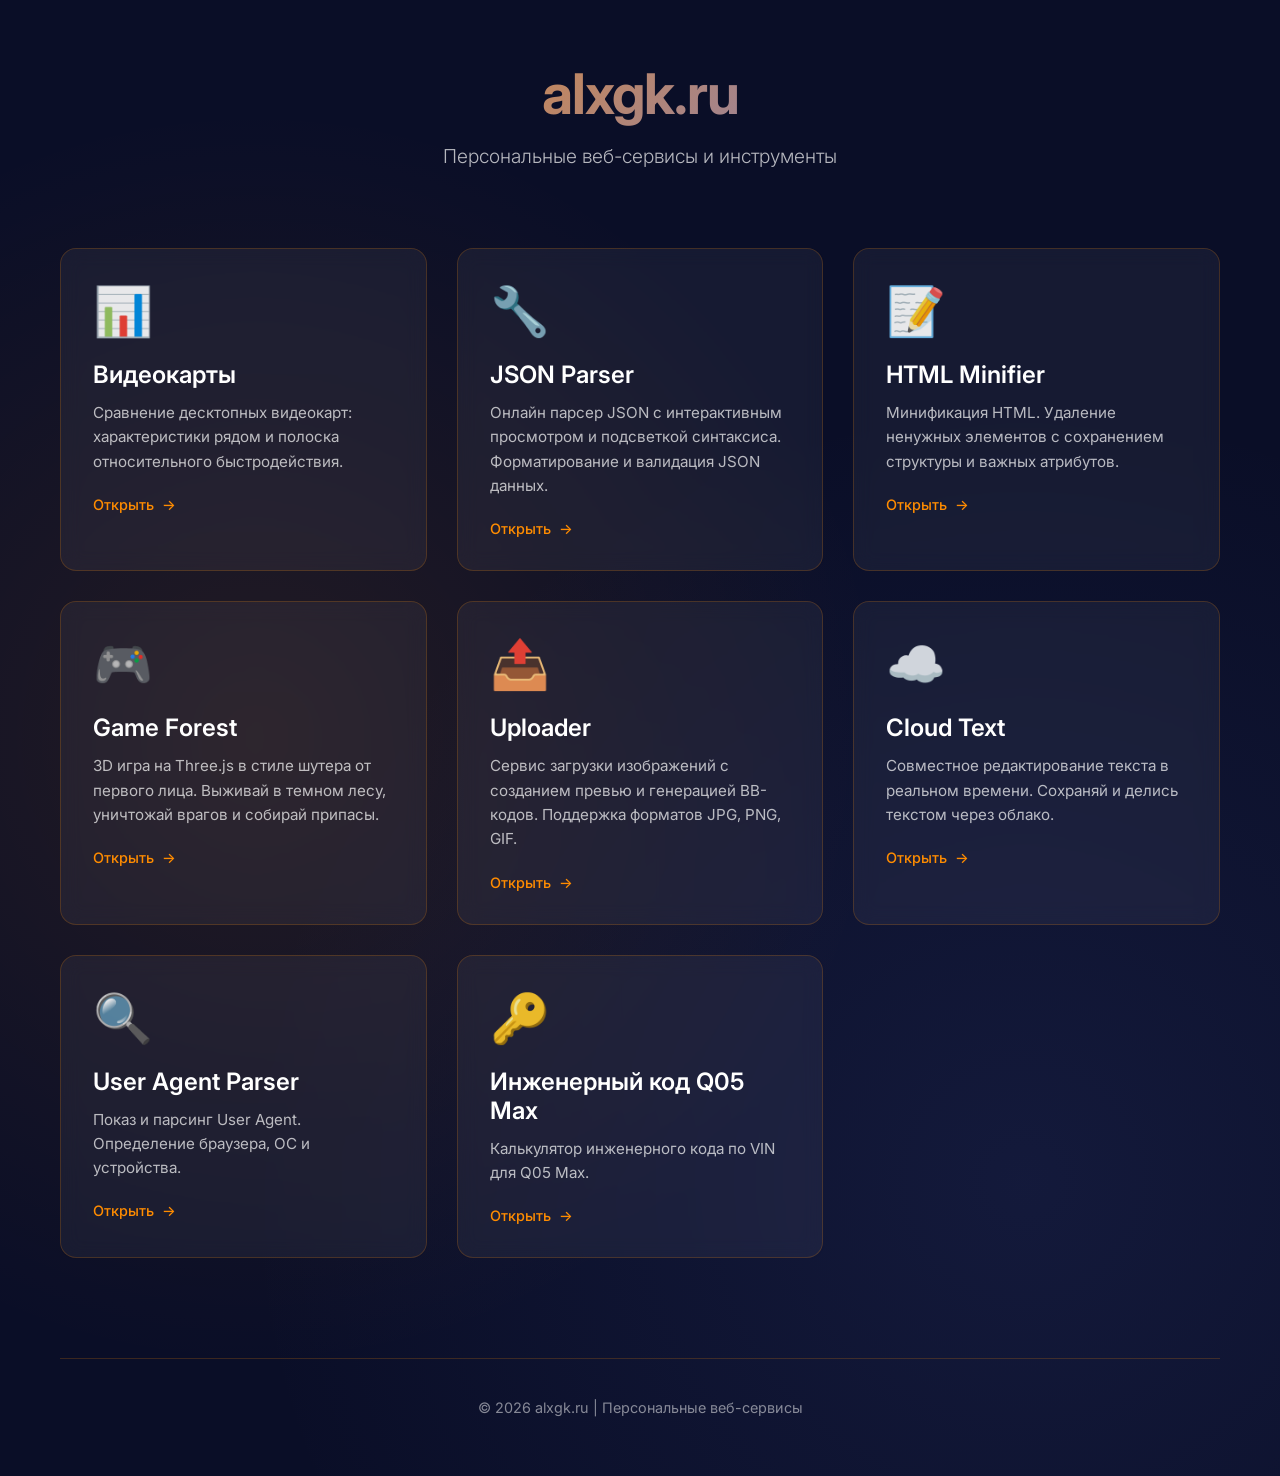
==== index.html @ 1715a8d5 "Add a desktop GPU comparison so cards can be lined up by specs and relative performance. Co-authored" ====
<!DOCTYPE html>
<html lang="ru">
<head>
    <meta charset="UTF-8">
    <meta name="viewport" content="width=device-width, initial-scale=1.0">
    <title>alxgk.ru - Personal Services</title>
    <link rel="icon" type="image/png" href="thumbnails/favicon.png">
    <style>
        @import url('https://fonts.googleapis.com/css2?family=Inter:wght@300;400;500;600;700&family=JetBrains+Mono:wght@400;500&display=swap');
        
        * {
            margin: 0;
            padding: 0;
            box-sizing: border-box;
        }
        
        :root {
            --bg-primary: #0a0e27;
            --bg-secondary: #1a1a2e;
            --bg-card: rgba(255, 255, 255, 0.05);
            --accent-orange: #ff8c00;
            --accent-blue: #667eea;
            --text-primary: #ffffff;
            --text-secondary: rgba(255, 255, 255, 0.7);
            --text-muted: rgba(255, 255, 255, 0.5);
            --border-color: rgba(255, 140, 0, 0.2);
            --shadow-glow: rgba(255, 140, 0, 0.3);
        }
        
        body {
            font-family: 'Inter', sans-serif;
            background: var(--bg-primary);
            background-image: 
                radial-gradient(circle at 20% 50%, rgba(255, 140, 0, 0.1) 0%, transparent 50%),
                radial-gradient(circle at 80% 80%, rgba(102, 126, 234, 0.1) 0%, transparent 50%);
            color: var(--text-primary);
            min-height: 100vh;
            padding: 0;
            overflow-x: hidden;
        }
        
        .container {
            max-width: 1200px;
            margin: 0 auto;
            padding: 60px 20px;
        }
        
        .header {
            text-align: center;
            margin-bottom: 80px;
            animation: fadeInDown 0.8s ease-out;
        }
        
        .header h1 {
            font-size: 3.5rem;
            font-weight: 700;
            margin-bottom: 16px;
            background: linear-gradient(135deg, var(--accent-orange), var(--accent-blue));
            -webkit-background-clip: text;
            -webkit-text-fill-color: transparent;
            background-clip: text;
            letter-spacing: -1px;
        }
        
        .header p {
            font-size: 1.2rem;
            color: var(--text-secondary);
            font-weight: 300;
        }
        
        .projects-grid {
            display: grid;
            grid-template-columns: repeat(auto-fit, minmax(320px, 1fr));
            gap: 30px;
            margin-top: 60px;
        }
        
        .project-card {
            background: var(--bg-card);
            backdrop-filter: blur(10px);
            border: 1px solid var(--border-color);
            border-radius: 16px;
            padding: 32px;
            transition: all 0.3s cubic-bezier(0.4, 0, 0.2, 1);
            cursor: pointer;
            position: relative;
            overflow: hidden;
            animation: fadeInUp 0.6s ease-out;
            animation-fill-mode: both;
        }
        
        .project-card::before {
            content: '';
            position: absolute;
            top: 0;
            left: 0;
            right: 0;
            height: 3px;
            background: linear-gradient(90deg, var(--accent-orange), var(--accent-blue));
            transform: scaleX(0);
            transition: transform 0.3s ease;
        }
        
        .project-card:nth-child(1) { animation-delay: 0.1s; }
        .project-card:nth-child(2) { animation-delay: 0.2s; }
        .project-card:nth-child(3) { animation-delay: 0.3s; }
        .project-card:nth-child(4) { animation-delay: 0.4s; }
        
        .project-card:hover {
            transform: translateY(-8px);
            border-color: var(--accent-orange);
            box-shadow: 0 20px 40px rgba(0, 0, 0, 0.4), 0 0 20px var(--shadow-glow);
        }
        
        .project-card:hover::before {
            transform: scaleX(1);
        }
        
        .project-icon {
            font-size: 3rem;
            margin-bottom: 20px;
            opacity: 0.9;
            transition: transform 0.3s ease;
        }
        
        .project-card:hover .project-icon {
            transform: scale(1.1);
        }
        
        .project-title {
            font-size: 1.5rem;
            font-weight: 600;
            margin-bottom: 12px;
            color: var(--text-primary);
        }
        
        .project-description {
            font-size: 0.95rem;
            color: var(--text-secondary);
            line-height: 1.6;
            margin-bottom: 20px;
        }
        
        .project-link {
            display: inline-flex;
            align-items: center;
            gap: 8px;
            color: var(--accent-orange);
            text-decoration: none;
            font-weight: 500;
            font-size: 0.9rem;
            transition: gap 0.3s ease;
        }
        
        .project-card:hover .project-link {
            gap: 12px;
        }
        
        .project-link::after {
            content: '→';
            transition: transform 0.3s ease;
        }
        
        .project-card:hover .project-link::after {
            transform: translateX(4px);
        }
        
        .footer {
            text-align: center;
            margin-top: 100px;
            padding-top: 40px;
            border-top: 1px solid var(--border-color);
            color: var(--text-muted);
            font-size: 0.9rem;
        }
        
        @keyframes fadeInDown {
            from {
                opacity: 0;
                transform: translateY(-20px);
            }
            to {
                opacity: 1;
                transform: translateY(0);
            }
        }
        
        @keyframes fadeInUp {
            from {
                opacity: 0;
                transform: translateY(20px);
            }
            to {
                opacity: 1;
                transform: translateY(0);
            }
        }
        
        @media (max-width: 768px) {
            .header h1 {
                font-size: 2.5rem;
            }
            
            .projects-grid {
                grid-template-columns: 1fr;
                gap: 20px;
            }
            
            .container {
                padding: 40px 16px;
            }
        }
    </style>
</head>
<body>
    <div class="container">
        <header class="header">
            <h1>alxgk.ru</h1>
            <p>Персональные веб-сервисы и инструменты</p>
        </header>
        
        <div class="projects-grid">
            <div class="project-card" onclick="window.location.href='gpu/index.html'">
                <div class="project-icon">📊</div>
                <h2 class="project-title">Видеокарты</h2>
                <p class="project-description">
                    Сравнение десктопных видеокарт: характеристики рядом и полоска относительного быстродействия.
                </p>
                <a href="gpu/index.html" class="project-link">Открыть</a>
            </div>

            <div class="project-card" onclick="window.location.href='json-parser/index.html'">
                <div class="project-icon">🔧</div>
                <h2 class="project-title">JSON Parser</h2>
                <p class="project-description">
                    Онлайн парсер JSON с интерактивным просмотром и подсветкой синтаксиса. 
                    Форматирование и валидация JSON данных.
                </p>
                <a href="json-parser/index.html" class="project-link">Открыть</a>
            </div>
            
            <div class="project-card" onclick="window.location.href='html-minifier/index.html'">
                <div class="project-icon">📝</div>
                <h2 class="project-title">HTML Minifier</h2>
                <p class="project-description">
                    Минификация HTML. Удаление ненужных элементов с сохранением структуры и важных атрибутов.
                </p>
                <a href="html-minifier/index.html" class="project-link">Открыть</a>
            </div>
            
            <div class="project-card" onclick="window.location.href='game-forest/index.html'">
                <div class="project-icon">🎮</div>
                <h2 class="project-title">Game Forest</h2>
                <p class="project-description">
                    3D игра на Three.js в стиле шутера от первого лица. 
                    Выживай в темном лесу, уничтожай врагов и собирай припасы.
                </p>
                <a href="game-forest/index.html" class="project-link">Открыть</a>
            </div>
            
            <div class="project-card" onclick="window.location.href='uploader/index.php'">
                <div class="project-icon">📤</div>
                <h2 class="project-title">Uploader</h2>
                <p class="project-description">
                    Сервис загрузки изображений с созданием превью и генерацией BB-кодов. 
                    Поддержка форматов JPG, PNG, GIF.
                </p>
                <a href="uploader/index.php" class="project-link">Открыть</a>
            </div>
            
            <div class="project-card" onclick="window.location.href='cloud/index.php'">
                <div class="project-icon">☁️</div>
                <h2 class="project-title">Cloud Text</h2>
                <p class="project-description">
                    Совместное редактирование текста в реальном времени. 
                    Сохраняй и делись текстом через облако.
                </p>
                <a href="cloud/index.php" class="project-link">Открыть</a>
            </div>
            
            <div class="project-card" onclick="window.location.href='user-agent/index.html'">
                <div class="project-icon">🔍</div>
                <h2 class="project-title">User Agent Parser</h2>
                <p class="project-description">
                    Показ и парсинг User Agent. Определение браузера, ОС и устройства.
                </p>
                <a href="user-agent/index.html" class="project-link">Открыть</a>
            </div>

            <div class="project-card" onclick="window.location.href='vin-code/index.html'">
                <div class="project-icon">🔑</div>
                <h2 class="project-title">Инженерный код Q05 Max</h2>
                <p class="project-description">
                    Калькулятор инженерного кода по VIN для Q05 Max.
                </p>
                <a href="vin-code/index.html" class="project-link">Открыть</a>
            </div>
        </div>
        
        <footer class="footer">
            <p>© 2026 alxgk.ru | Персональные веб-сервисы</p>
        </footer>
    </div>
</body>
</html>
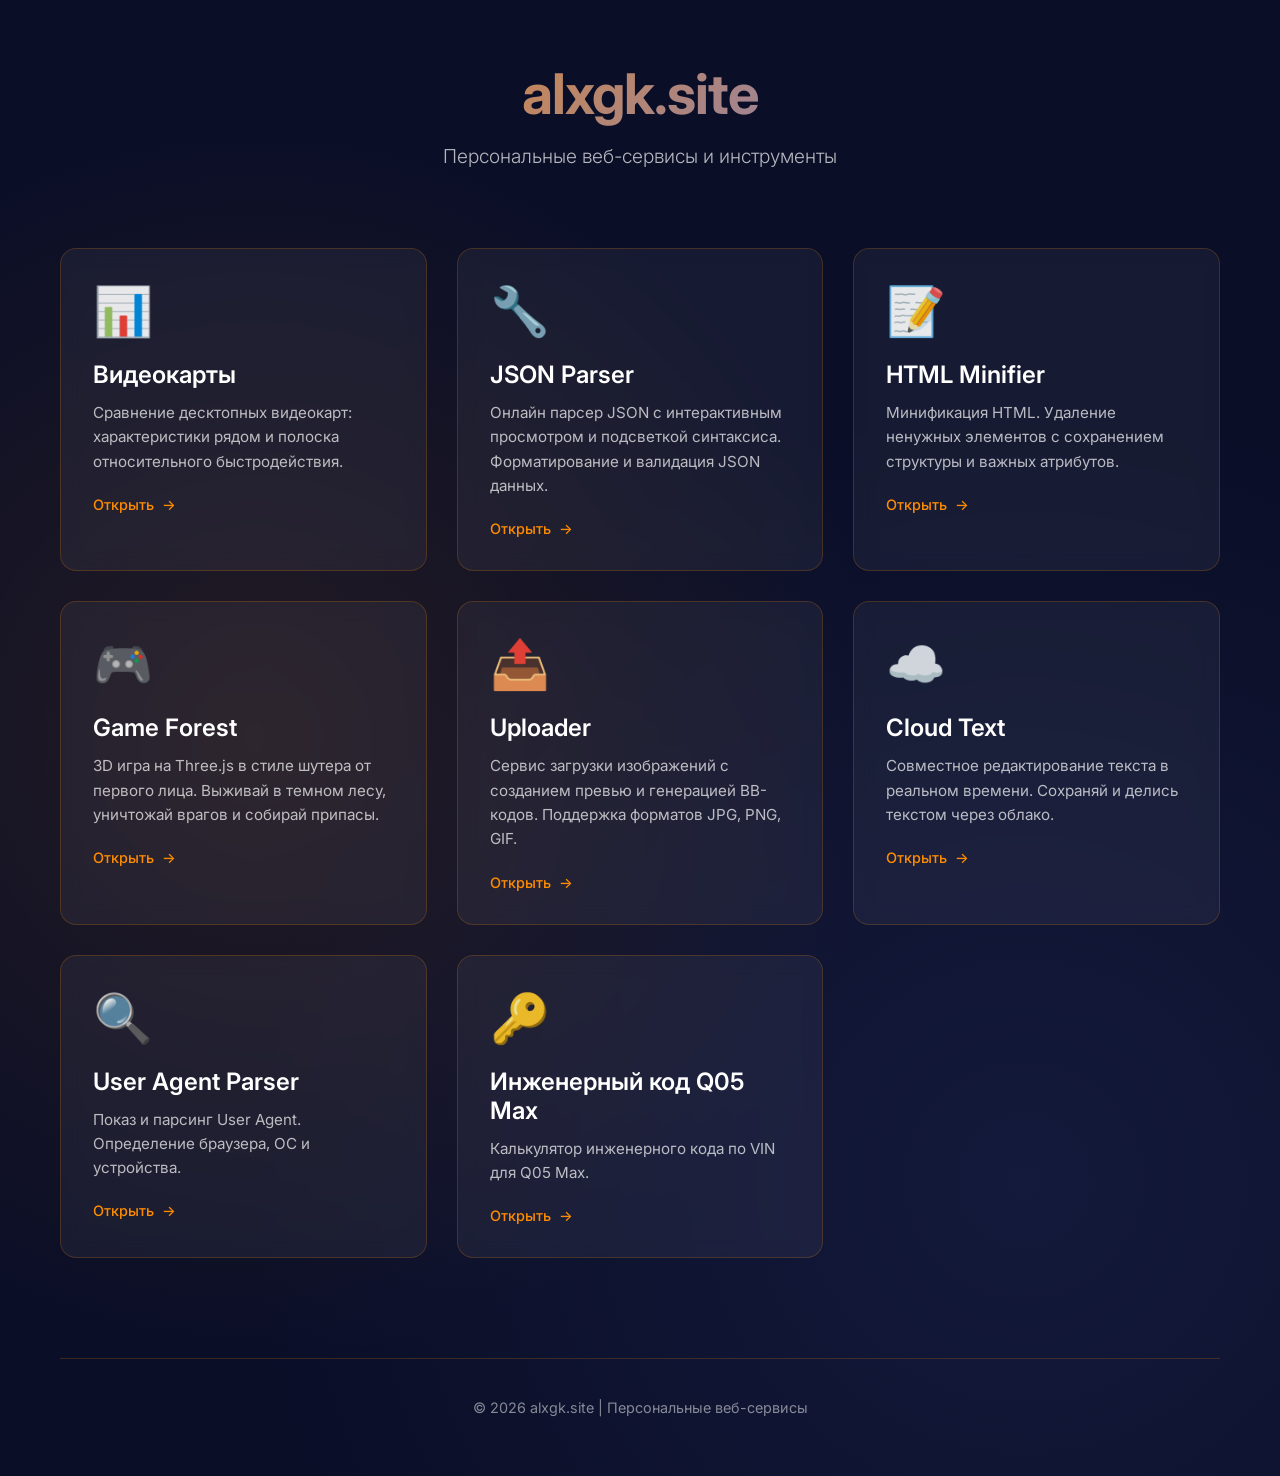
==== commit d6f587e9: "Rename the site title from alxgk.ru to alxgk.site. Co-authored-by: Cursor <cursoragent@cursor.com>" ====
--- a/index.html
+++ b/index.html
@@ -3,7 +3,7 @@
 <head>
     <meta charset="UTF-8">
     <meta name="viewport" content="width=device-width, initial-scale=1.0">
-    <title>alxgk.ru - Personal Services</title>
+    <title>alxgk.site - Personal Services</title>
     <link rel="icon" type="image/png" href="thumbnails/favicon.png">
     <style>
         @import url('https://fonts.googleapis.com/css2?family=Inter:wght@300;400;500;600;700&family=JetBrains+Mono:wght@400;500&display=swap');
@@ -215,7 +215,7 @@
 <body>
     <div class="container">
         <header class="header">
-            <h1>alxgk.ru</h1>
+            <h1>alxgk.site</h1>
             <p>Персональные веб-сервисы и инструменты</p>
         </header>
         
@@ -298,7 +298,7 @@
         </div>
         
         <footer class="footer">
-            <p>© 2026 alxgk.ru | Персональные веб-сервисы</p>
+            <p>© 2026 alxgk.site | Персональные веб-сервисы</p>
         </footer>
     </div>
 </body>
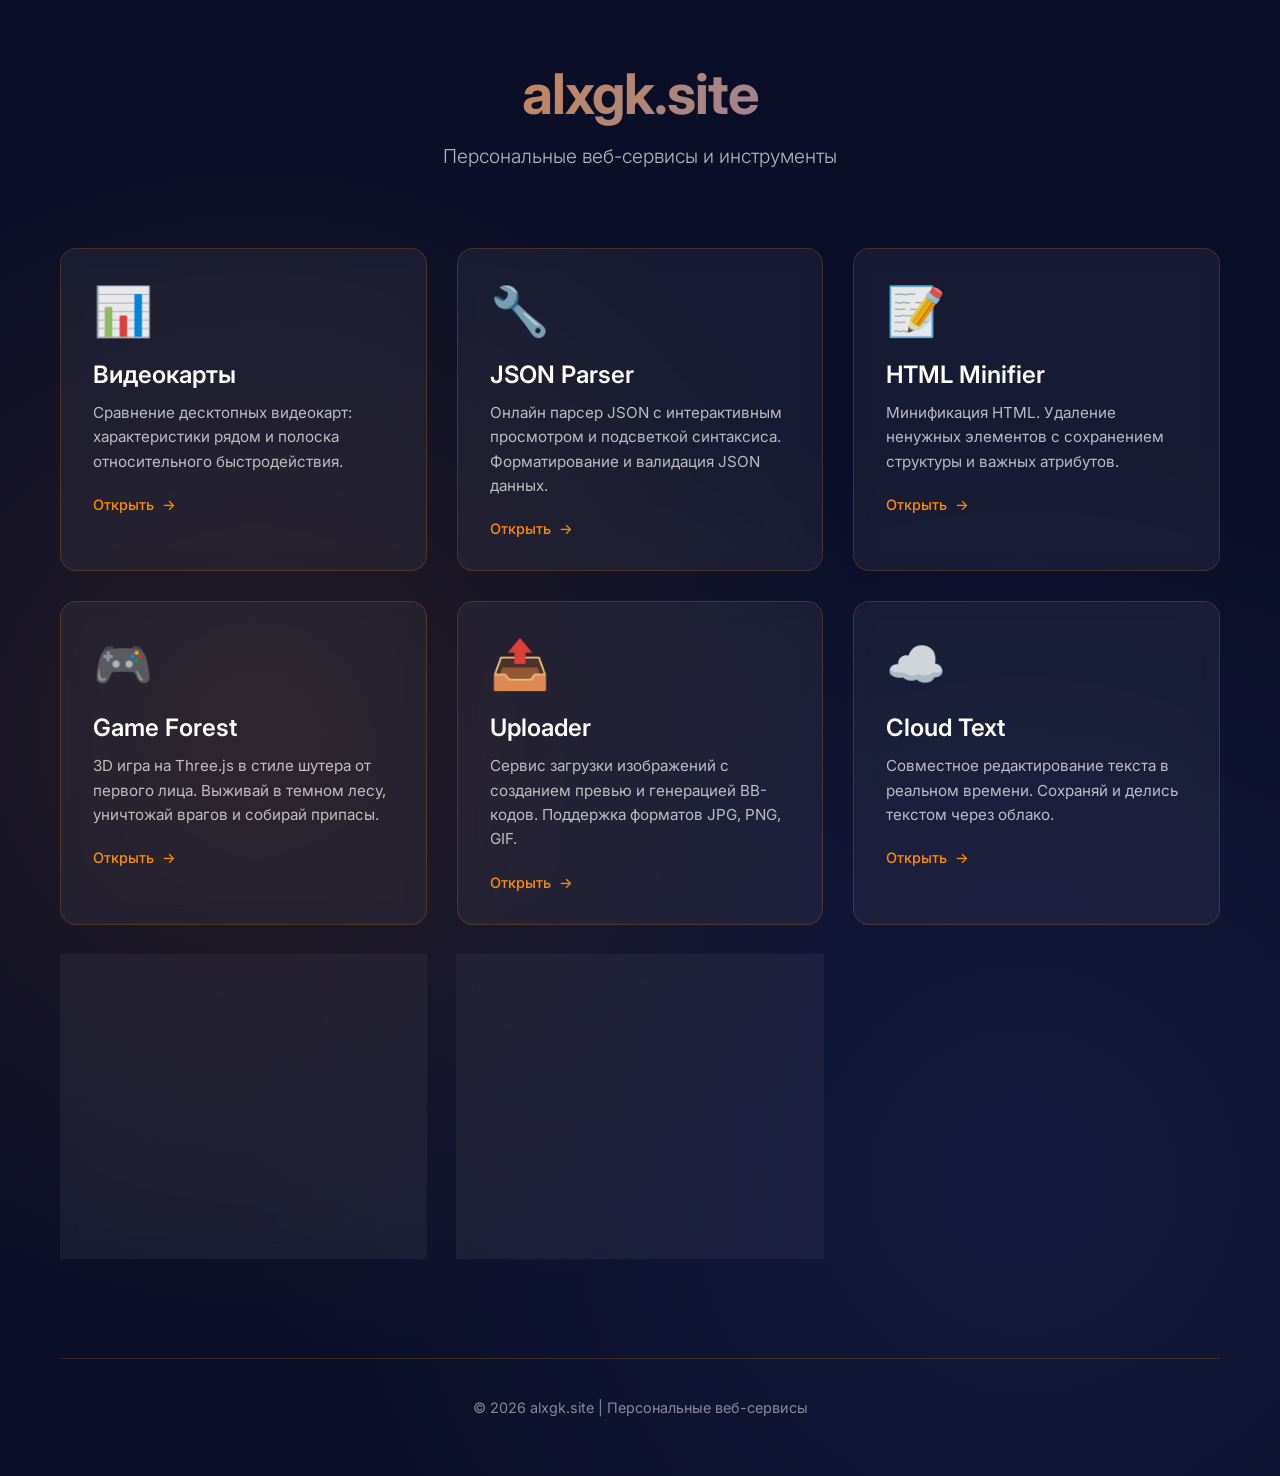
==== commit 04c444e9: "Add robots.txt, a sitemap, canonical links, and a redirect from www. Co-authored-by: Cursor <cursora" ====
--- a/index.html
+++ b/index.html
@@ -4,6 +4,7 @@
     <meta charset="UTF-8">
     <meta name="viewport" content="width=device-width, initial-scale=1.0">
     <title>alxgk.site - Personal Services</title>
+    <link rel="canonical" href="https://alxgk.site/">
     <link rel="icon" type="image/png" href="thumbnails/favicon.png">
     <style>
         @import url('https://fonts.googleapis.com/css2?family=Inter:wght@300;400;500;600;700&family=JetBrains+Mono:wght@400;500&display=swap');
@@ -82,7 +83,9 @@
             border-radius: 16px;
             padding: 32px;
             transition: all 0.3s cubic-bezier(0.4, 0, 0.2, 1);
-            cursor: pointer;
+            display: block;
+            color: inherit;
+            text-decoration: none;
             position: relative;
             overflow: hidden;
             animation: fadeInUp 0.6s ease-out;
@@ -220,81 +223,81 @@
         </header>
         
         <div class="projects-grid">
-            <div class="project-card" onclick="window.location.href='gpu/index.html'">
+            <a class="project-card" href="gpu/">
                 <div class="project-icon">📊</div>
                 <h2 class="project-title">Видеокарты</h2>
                 <p class="project-description">
                     Сравнение десктопных видеокарт: характеристики рядом и полоска относительного быстродействия.
                 </p>
-                <a href="gpu/index.html" class="project-link">Открыть</a>
-            </div>
+                <span class="project-link">Открыть</span>
+            </a>
 
-            <div class="project-card" onclick="window.location.href='json-parser/index.html'">
+            <a class="project-card" href="json-parser/">
                 <div class="project-icon">🔧</div>
                 <h2 class="project-title">JSON Parser</h2>
                 <p class="project-description">
                     Онлайн парсер JSON с интерактивным просмотром и подсветкой синтаксиса. 
                     Форматирование и валидация JSON данных.
                 </p>
-                <a href="json-parser/index.html" class="project-link">Открыть</a>
-            </div>
-            
-            <div class="project-card" onclick="window.location.href='html-minifier/index.html'">
+                <span class="project-link">Открыть</span>
+            </a>
+            
+            <a class="project-card" href="html-minifier/">
                 <div class="project-icon">📝</div>
                 <h2 class="project-title">HTML Minifier</h2>
                 <p class="project-description">
                     Минификация HTML. Удаление ненужных элементов с сохранением структуры и важных атрибутов.
                 </p>
-                <a href="html-minifier/index.html" class="project-link">Открыть</a>
-            </div>
-            
-            <div class="project-card" onclick="window.location.href='game-forest/index.html'">
+                <span class="project-link">Открыть</span>
+            </a>
+            
+            <a class="project-card" href="game-forest/">
                 <div class="project-icon">🎮</div>
                 <h2 class="project-title">Game Forest</h2>
                 <p class="project-description">
                     3D игра на Three.js в стиле шутера от первого лица. 
                     Выживай в темном лесу, уничтожай врагов и собирай припасы.
                 </p>
-                <a href="game-forest/index.html" class="project-link">Открыть</a>
-            </div>
-            
-            <div class="project-card" onclick="window.location.href='uploader/index.php'">
+                <span class="project-link">Открыть</span>
+            </a>
+            
+            <a class="project-card" href="uploader/">
                 <div class="project-icon">📤</div>
                 <h2 class="project-title">Uploader</h2>
                 <p class="project-description">
                     Сервис загрузки изображений с созданием превью и генерацией BB-кодов. 
                     Поддержка форматов JPG, PNG, GIF.
                 </p>
-                <a href="uploader/index.php" class="project-link">Открыть</a>
-            </div>
-            
-            <div class="project-card" onclick="window.location.href='cloud/index.php'">
+                <span class="project-link">Открыть</span>
+            </a>
+            
+            <a class="project-card" href="cloud/">
                 <div class="project-icon">☁️</div>
                 <h2 class="project-title">Cloud Text</h2>
                 <p class="project-description">
                     Совместное редактирование текста в реальном времени. 
                     Сохраняй и делись текстом через облако.
                 </p>
-                <a href="cloud/index.php" class="project-link">Открыть</a>
-            </div>
-            
-            <div class="project-card" onclick="window.location.href='user-agent/index.html'">
+                <span class="project-link">Открыть</span>
+            </a>
+            
+            <a class="project-card" href="user-agent/">
                 <div class="project-icon">🔍</div>
                 <h2 class="project-title">User Agent Parser</h2>
                 <p class="project-description">
                     Показ и парсинг User Agent. Определение браузера, ОС и устройства.
                 </p>
-                <a href="user-agent/index.html" class="project-link">Открыть</a>
-            </div>
+                <span class="project-link">Открыть</span>
+            </a>
 
-            <div class="project-card" onclick="window.location.href='vin-code/index.html'">
+            <a class="project-card" href="vin-code/">
                 <div class="project-icon">🔑</div>
                 <h2 class="project-title">Инженерный код Q05 Max</h2>
                 <p class="project-description">
                     Калькулятор инженерного кода по VIN для Q05 Max.
                 </p>
-                <a href="vin-code/index.html" class="project-link">Открыть</a>
-            </div>
+                <span class="project-link">Открыть</span>
+            </a>
         </div>
         
         <footer class="footer">
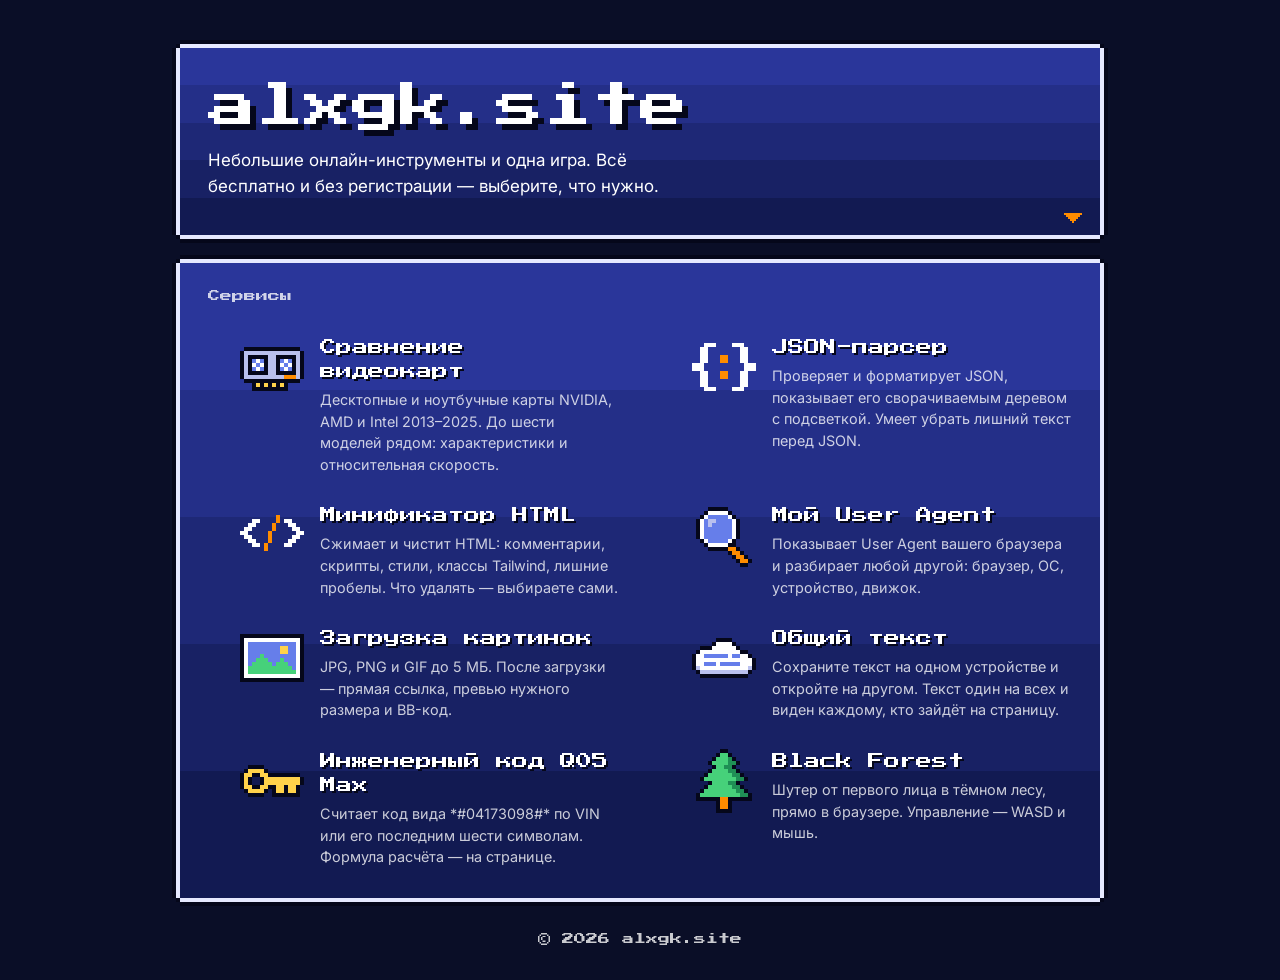
==== commit 3fc48f90: "Redesign the home page as a 16-bit RPG menu with pixel sprites. Co-authored-by: Cursor <cursoragent@" ====
--- a/index.html
+++ b/index.html
@@ -3,307 +3,297 @@
 <head>
     <meta charset="UTF-8">
     <meta name="viewport" content="width=device-width, initial-scale=1.0">
-    <title>alxgk.site - Personal Services</title>
+    <title>alxgk.site — сравнение видеокарт, JSON-парсер и другие онлайн-инструменты</title>
+    <meta name="description" content="Небольшие бесплатные онлайн-инструменты без регистрации: сравнение видеокарт, JSON-парсер, минификатор HTML, разбор User Agent, загрузка картинок и браузерный шутер.">
     <link rel="canonical" href="https://alxgk.site/">
+    <meta property="og:type" content="website">
+    <meta property="og:site_name" content="alxgk.site">
+    <meta property="og:title" content="alxgk.site — сравнение видеокарт, JSON-парсер и другие онлайн-инструменты">
+    <meta property="og:description" content="Небольшие бесплатные онлайн-инструменты без регистрации: сравнение видеокарт, JSON-парсер, минификатор HTML, разбор User Agent, загрузка картинок и браузерный шутер.">
+    <meta property="og:url" content="https://alxgk.site/">
+    <meta name="theme-color" content="#0a0e27">
     <link rel="icon" type="image/png" href="thumbnails/favicon.png">
+    <link rel="preconnect" href="https://fonts.googleapis.com">
+    <link rel="preconnect" href="https://fonts.gstatic.com" crossorigin>
+    <link href="https://fonts.googleapis.com/css2?family=Inter:wght@400;500&family=Press+Start+2P&display=swap" rel="stylesheet">
+    <link rel="stylesheet" href="assets/retro.css">
     <style>
-        @import url('https://fonts.googleapis.com/css2?family=Inter:wght@300;400;500;600;700&family=JetBrains+Mono:wght@400;500&display=swap');
-        
         * {
             margin: 0;
             padding: 0;
             box-sizing: border-box;
         }
-        
-        :root {
-            --bg-primary: #0a0e27;
-            --bg-secondary: #1a1a2e;
-            --bg-card: rgba(255, 255, 255, 0.05);
-            --accent-orange: #ff8c00;
-            --accent-blue: #667eea;
-            --text-primary: #ffffff;
-            --text-secondary: rgba(255, 255, 255, 0.7);
-            --text-muted: rgba(255, 255, 255, 0.5);
-            --border-color: rgba(255, 140, 0, 0.2);
-            --shadow-glow: rgba(255, 140, 0, 0.3);
-        }
-        
+
         body {
-            font-family: 'Inter', sans-serif;
+            min-height: 100vh;
             background: var(--bg-primary);
-            background-image: 
-                radial-gradient(circle at 20% 50%, rgba(255, 140, 0, 0.1) 0%, transparent 50%),
-                radial-gradient(circle at 80% 80%, rgba(102, 126, 234, 0.1) 0%, transparent 50%);
             color: var(--text-primary);
-            min-height: 100vh;
-            padding: 0;
-            overflow-x: hidden;
-        }
-        
-        .container {
-            max-width: 1200px;
+            font-family: var(--font-body);
+            line-height: 1.5;
+        }
+
+        .screen {
+            display: grid;
+            gap: 12px;
+            max-width: 960px;
             margin: 0 auto;
-            padding: 60px 20px;
-        }
-        
-        .header {
-            text-align: center;
-            margin-bottom: 80px;
-            animation: fadeInDown 0.8s ease-out;
-        }
-        
-        .header h1 {
-            font-size: 3.5rem;
-            font-weight: 700;
-            margin-bottom: 16px;
-            background: linear-gradient(135deg, var(--accent-orange), var(--accent-blue));
-            -webkit-background-clip: text;
-            -webkit-text-fill-color: transparent;
-            background-clip: text;
-            letter-spacing: -1px;
-        }
-        
-        .header p {
-            font-size: 1.2rem;
-            color: var(--text-secondary);
-            font-weight: 300;
-        }
-        
-        .projects-grid {
+            padding: 40px 12px 32px;
+        }
+
+        .intro {
+            padding: 28px 28px 36px;
+        }
+
+        .intro h1 {
+            font-family: var(--font-pixel);
+            font-size: 3rem;
+            font-weight: 400;
+            line-height: 1.25;
+            text-shadow: 0.125em 0.125em 0 var(--ink);
+        }
+
+        .intro p {
+            max-width: 44ch;
+            margin-top: 12px;
+            font-size: 1.0625rem;
+        }
+
+        .intro::after {
+            content: "";
+            position: absolute;
+            right: 22px;
+            bottom: 8px;
+            width: 10px;
+            height: 18px;
+            background: url("assets/sprites/cursor.svg") no-repeat center / contain;
+            transform: rotate(90deg);
+            animation: blink 1s steps(2, jump-none) infinite;
+        }
+
+        .menu {
+            padding: 24px 16px 16px;
+        }
+
+        .menu .window-title {
+            padding-left: 12px;
+        }
+
+        .menu-list {
             display: grid;
-            grid-template-columns: repeat(auto-fit, minmax(320px, 1fr));
-            gap: 30px;
-            margin-top: 60px;
-        }
-        
-        .project-card {
-            background: var(--bg-card);
-            backdrop-filter: blur(10px);
-            border: 1px solid var(--border-color);
-            border-radius: 16px;
-            padding: 32px;
-            transition: all 0.3s cubic-bezier(0.4, 0, 0.2, 1);
-            display: block;
+            grid-template-columns: repeat(2, minmax(0, 1fr));
+            column-gap: 16px;
+            list-style: none;
+        }
+
+        .menu-item {
+            position: relative;
+            display: grid;
+            grid-template-columns: 64px minmax(0, 1fr);
+            grid-template-rows: auto 1fr;
+            column-gap: 16px;
+            height: 100%;
+            padding: 14px 12px 14px 44px;
             color: inherit;
             text-decoration: none;
-            position: relative;
-            overflow: hidden;
-            animation: fadeInUp 0.6s ease-out;
-            animation-fill-mode: both;
-        }
-        
-        .project-card::before {
-            content: '';
+        }
+
+        .menu-item::before {
+            content: "";
             position: absolute;
-            top: 0;
-            left: 0;
-            right: 0;
-            height: 3px;
-            background: linear-gradient(90deg, var(--accent-orange), var(--accent-blue));
-            transform: scaleX(0);
-            transition: transform 0.3s ease;
-        }
-        
-        .project-card:nth-child(1) { animation-delay: 0.1s; }
-        .project-card:nth-child(2) { animation-delay: 0.2s; }
-        .project-card:nth-child(3) { animation-delay: 0.3s; }
-        .project-card:nth-child(4) { animation-delay: 0.4s; }
-        
-        .project-card:hover {
-            transform: translateY(-8px);
-            border-color: var(--accent-orange);
-            box-shadow: 0 20px 40px rgba(0, 0, 0, 0.4), 0 0 20px var(--shadow-glow);
-        }
-        
-        .project-card:hover::before {
-            transform: scaleX(1);
-        }
-        
-        .project-icon {
-            font-size: 3rem;
-            margin-bottom: 20px;
-            opacity: 0.9;
-            transition: transform 0.3s ease;
-        }
-        
-        .project-card:hover .project-icon {
-            transform: scale(1.1);
-        }
-        
-        .project-title {
-            font-size: 1.5rem;
-            font-weight: 600;
-            margin-bottom: 12px;
-            color: var(--text-primary);
-        }
-        
-        .project-description {
-            font-size: 0.95rem;
+            top: 32px;
+            left: 14px;
+            width: 15px;
+            height: 27px;
+            background: url("assets/sprites/cursor.svg") no-repeat center / contain;
+            opacity: 0;
+        }
+
+        .menu-item:hover::before,
+        .menu-item:focus-visible::before {
+            opacity: 1;
+            animation: nudge 0.6s steps(2, jump-none) infinite;
+        }
+
+        .menu-item:focus-visible {
+            outline: 2px dashed var(--frame);
+            outline-offset: -2px;
+        }
+
+        .sprite {
+            grid-row: span 2;
+            width: 64px;
+            height: 64px;
+            image-rendering: pixelated;
+        }
+
+        .menu-name {
+            font-family: var(--font-pixel);
+            font-size: 1rem;
+            font-weight: 400;
+            line-height: 1.5;
+            text-shadow: 0.125em 0.125em 0 var(--ink);
+        }
+
+        .menu-item:hover .menu-name,
+        .menu-item:focus-visible .menu-name {
+            color: var(--accent-orange);
+        }
+
+        .menu-desc {
+            margin-top: 6px;
+            font-size: 0.9rem;
             color: var(--text-secondary);
-            line-height: 1.6;
-            margin-bottom: 20px;
-        }
-        
-        .project-link {
-            display: inline-flex;
-            align-items: center;
-            gap: 8px;
-            color: var(--accent-orange);
-            text-decoration: none;
-            font-weight: 500;
-            font-size: 0.9rem;
-            transition: gap 0.3s ease;
-        }
-        
-        .project-card:hover .project-link {
-            gap: 12px;
-        }
-        
-        .project-link::after {
-            content: '→';
-            transition: transform 0.3s ease;
-        }
-        
-        .project-card:hover .project-link::after {
-            transform: translateX(4px);
-        }
-        
-        .footer {
+        }
+
+        .credits {
+            padding-top: 12px;
+            font-family: var(--font-pixel);
+            font-size: 0.75rem;
             text-align: center;
-            margin-top: 100px;
-            padding-top: 40px;
-            border-top: 1px solid var(--border-color);
-            color: var(--text-muted);
-            font-size: 0.9rem;
-        }
-        
-        @keyframes fadeInDown {
-            from {
+            color: var(--text-secondary);
+        }
+
+        @keyframes nudge {
+            to {
+                transform: translateX(-4px);
+            }
+        }
+
+        @keyframes blink {
+            to {
                 opacity: 0;
-                transform: translateY(-20px);
-            }
-            to {
-                opacity: 1;
-                transform: translateY(0);
-            }
-        }
-        
-        @keyframes fadeInUp {
-            from {
-                opacity: 0;
-                transform: translateY(20px);
-            }
-            to {
-                opacity: 1;
-                transform: translateY(0);
-            }
-        }
-        
-        @media (max-width: 768px) {
-            .header h1 {
-                font-size: 2.5rem;
-            }
-            
-            .projects-grid {
+            }
+        }
+
+        @media (max-width: 720px) {
+            .screen {
+                padding-top: 20px;
+            }
+
+            .intro {
+                padding: 20px 20px 32px;
+            }
+
+            .intro h1 {
+                font-size: 1.5rem;
+            }
+
+            .menu {
+                padding: 20px 8px 8px;
+            }
+
+            .menu-list {
                 grid-template-columns: 1fr;
-                gap: 20px;
-            }
-            
-            .container {
-                padding: 40px 16px;
+            }
+
+            .menu-item {
+                grid-template-columns: 48px minmax(0, 1fr);
+            }
+
+            .sprite {
+                grid-row: auto;
+                width: 48px;
+                height: 48px;
+            }
+
+            .menu-name {
+                align-self: center;
+            }
+
+            .menu-desc {
+                grid-column: 1 / -1;
+                margin-top: 10px;
+            }
+        }
+
+        @media (hover: none) {
+            .menu-item {
+                padding-left: 12px;
+            }
+
+            .menu-item::before {
+                display: none;
+            }
+        }
+
+        @media (prefers-reduced-motion: reduce) {
+            .intro::after,
+            .menu-item::before {
+                animation: none;
             }
         }
     </style>
 </head>
 <body>
-    <div class="container">
-        <header class="header">
+    <main class="screen">
+        <header class="window intro">
             <h1>alxgk.site</h1>
-            <p>Персональные веб-сервисы и инструменты</p>
+            <p>Небольшие онлайн-инструменты и одна игра. Всё бесплатно и без регистрации — выберите, что нужно.</p>
         </header>
-        
-        <div class="projects-grid">
-            <a class="project-card" href="gpu/">
-                <div class="project-icon">📊</div>
-                <h2 class="project-title">Видеокарты</h2>
-                <p class="project-description">
-                    Сравнение десктопных видеокарт: характеристики рядом и полоска относительного быстродействия.
-                </p>
-                <span class="project-link">Открыть</span>
-            </a>
-
-            <a class="project-card" href="json-parser/">
-                <div class="project-icon">🔧</div>
-                <h2 class="project-title">JSON Parser</h2>
-                <p class="project-description">
-                    Онлайн парсер JSON с интерактивным просмотром и подсветкой синтаксиса. 
-                    Форматирование и валидация JSON данных.
-                </p>
-                <span class="project-link">Открыть</span>
-            </a>
-            
-            <a class="project-card" href="html-minifier/">
-                <div class="project-icon">📝</div>
-                <h2 class="project-title">HTML Minifier</h2>
-                <p class="project-description">
-                    Минификация HTML. Удаление ненужных элементов с сохранением структуры и важных атрибутов.
-                </p>
-                <span class="project-link">Открыть</span>
-            </a>
-            
-            <a class="project-card" href="game-forest/">
-                <div class="project-icon">🎮</div>
-                <h2 class="project-title">Game Forest</h2>
-                <p class="project-description">
-                    3D игра на Three.js в стиле шутера от первого лица. 
-                    Выживай в темном лесу, уничтожай врагов и собирай припасы.
-                </p>
-                <span class="project-link">Открыть</span>
-            </a>
-            
-            <a class="project-card" href="uploader/">
-                <div class="project-icon">📤</div>
-                <h2 class="project-title">Uploader</h2>
-                <p class="project-description">
-                    Сервис загрузки изображений с созданием превью и генерацией BB-кодов. 
-                    Поддержка форматов JPG, PNG, GIF.
-                </p>
-                <span class="project-link">Открыть</span>
-            </a>
-            
-            <a class="project-card" href="cloud/">
-                <div class="project-icon">☁️</div>
-                <h2 class="project-title">Cloud Text</h2>
-                <p class="project-description">
-                    Совместное редактирование текста в реальном времени. 
-                    Сохраняй и делись текстом через облако.
-                </p>
-                <span class="project-link">Открыть</span>
-            </a>
-            
-            <a class="project-card" href="user-agent/">
-                <div class="project-icon">🔍</div>
-                <h2 class="project-title">User Agent Parser</h2>
-                <p class="project-description">
-                    Показ и парсинг User Agent. Определение браузера, ОС и устройства.
-                </p>
-                <span class="project-link">Открыть</span>
-            </a>
-
-            <a class="project-card" href="vin-code/">
-                <div class="project-icon">🔑</div>
-                <h2 class="project-title">Инженерный код Q05 Max</h2>
-                <p class="project-description">
-                    Калькулятор инженерного кода по VIN для Q05 Max.
-                </p>
-                <span class="project-link">Открыть</span>
-            </a>
-        </div>
-        
-        <footer class="footer">
-            <p>© 2026 alxgk.site | Персональные веб-сервисы</p>
-        </footer>
-    </div>
+
+        <nav class="window menu" aria-labelledby="menu-title">
+            <h2 class="window-title" id="menu-title">Сервисы</h2>
+            <ul class="menu-list">
+                <li>
+                    <a class="menu-item" href="gpu/">
+                        <img class="sprite" src="assets/sprites/gpu.svg" width="64" height="64" alt="">
+                        <h3 class="menu-name">Сравнение видеокарт</h3>
+                        <p class="menu-desc">Десктопные и ноутбучные карты NVIDIA, AMD и Intel 2013–2025. До шести моделей рядом: характеристики и относительная скорость.</p>
+                    </a>
+                </li>
+                <li>
+                    <a class="menu-item" href="json-parser/">
+                        <img class="sprite" src="assets/sprites/json.svg" width="64" height="64" alt="">
+                        <h3 class="menu-name">JSON-парсер</h3>
+                        <p class="menu-desc">Проверяет и форматирует JSON, показывает его сворачиваемым деревом с подсветкой. Умеет убрать лишний текст перед JSON.</p>
+                    </a>
+                </li>
+                <li>
+                    <a class="menu-item" href="html-minifier/">
+                        <img class="sprite" src="assets/sprites/html.svg" width="64" height="64" alt="">
+                        <h3 class="menu-name">Минификатор HTML</h3>
+                        <p class="menu-desc">Сжимает и чистит HTML: комментарии, скрипты, стили, классы Tailwind, лишние пробелы. Что удалять — выбираете сами.</p>
+                    </a>
+                </li>
+                <li>
+                    <a class="menu-item" href="user-agent/">
+                        <img class="sprite" src="assets/sprites/ua.svg" width="64" height="64" alt="">
+                        <h3 class="menu-name">Мой User Agent</h3>
+                        <p class="menu-desc">Показывает User Agent вашего браузера и разбирает любой другой: браузер, ОС, устройство, движок.</p>
+                    </a>
+                </li>
+                <li>
+                    <a class="menu-item" href="uploader/">
+                        <img class="sprite" src="assets/sprites/image.svg" width="64" height="64" alt="">
+                        <h3 class="menu-name">Загрузка картинок</h3>
+                        <p class="menu-desc">JPG, PNG и GIF до 5 МБ. После загрузки — прямая ссылка, превью нужного размера и BB-код.</p>
+                    </a>
+                </li>
+                <li>
+                    <a class="menu-item" href="cloud/">
+                        <img class="sprite" src="assets/sprites/cloud.svg" width="64" height="64" alt="">
+                        <h3 class="menu-name">Общий текст</h3>
+                        <p class="menu-desc">Сохраните текст на одном устройстве и откройте на другом. Текст один на всех и виден каждому, кто зайдёт на страницу.</p>
+                    </a>
+                </li>
+                <li>
+                    <a class="menu-item" href="vin-code/">
+                        <img class="sprite" src="assets/sprites/key.svg" width="64" height="64" alt="">
+                        <h3 class="menu-name">Инженерный код Q05 Max</h3>
+                        <p class="menu-desc">Считает код вида *#04173098#* по VIN или его последним шести символам. Формула расчёта — на странице.</p>
+                    </a>
+                </li>
+                <li>
+                    <a class="menu-item" href="game-forest/">
+                        <img class="sprite" src="assets/sprites/forest.svg" width="64" height="64" alt="">
+                        <h3 class="menu-name">Black Forest</h3>
+                        <p class="menu-desc">Шутер от первого лица в тёмном лесу, прямо в браузере. Управление — WASD и мышь.</p>
+                    </a>
+                </li>
+            </ul>
+        </nav>
+
+        <footer class="credits">© 2026 alxgk.site</footer>
+    </main>
 </body>
 </html>
-
--- a/assets/retro.css
+++ b/assets/retro.css
@@ -0,0 +1,48 @@
+:root {
+    --bg-primary: #0a0e27;
+    --window-top: #2a369a;
+    --window-bottom: #121a52;
+    --frame: #e6e9ff;
+    --ink: #05071a;
+    --accent-orange: #ff8c00;
+    --accent-blue: #667eea;
+    --text-primary: #ffffff;
+    --text-secondary: rgba(255, 255, 255, 0.78);
+    --px: 4px;
+    --font-pixel: "Press Start 2P", "Courier New", monospace;
+    --font-body: "Inter", system-ui, sans-serif;
+    --font-code: "JetBrains Mono", "Courier New", monospace;
+}
+
+.window {
+    position: relative;
+    margin: calc(var(--px) * 2);
+    padding: 24px;
+    background: var(--window-bottom);
+    background: linear-gradient(
+        var(--window-top) 0 20%,
+        color-mix(in srgb, var(--window-top) 75%, var(--window-bottom)) 20% 40%,
+        color-mix(in srgb, var(--window-top) 50%, var(--window-bottom)) 40% 60%,
+        color-mix(in srgb, var(--window-top) 25%, var(--window-bottom)) 60% 80%,
+        var(--window-bottom) 80%
+    );
+    box-shadow:
+        0 calc(var(--px) * -1) 0 0 var(--frame),
+        0 var(--px) 0 0 var(--frame),
+        calc(var(--px) * -1) 0 0 0 var(--frame),
+        var(--px) 0 0 0 var(--frame),
+        0 calc(var(--px) * -2) 0 0 var(--ink),
+        0 calc(var(--px) * 2) 0 0 var(--ink),
+        calc(var(--px) * -2) 0 0 0 var(--ink),
+        calc(var(--px) * 2) 0 0 0 var(--ink),
+        0 0 0 var(--px) var(--ink);
+}
+
+.window-title {
+    margin: 0 0 16px;
+    font-family: var(--font-pixel);
+    font-size: 0.75rem;
+    font-weight: 400;
+    line-height: 1.5;
+    color: var(--text-secondary);
+}
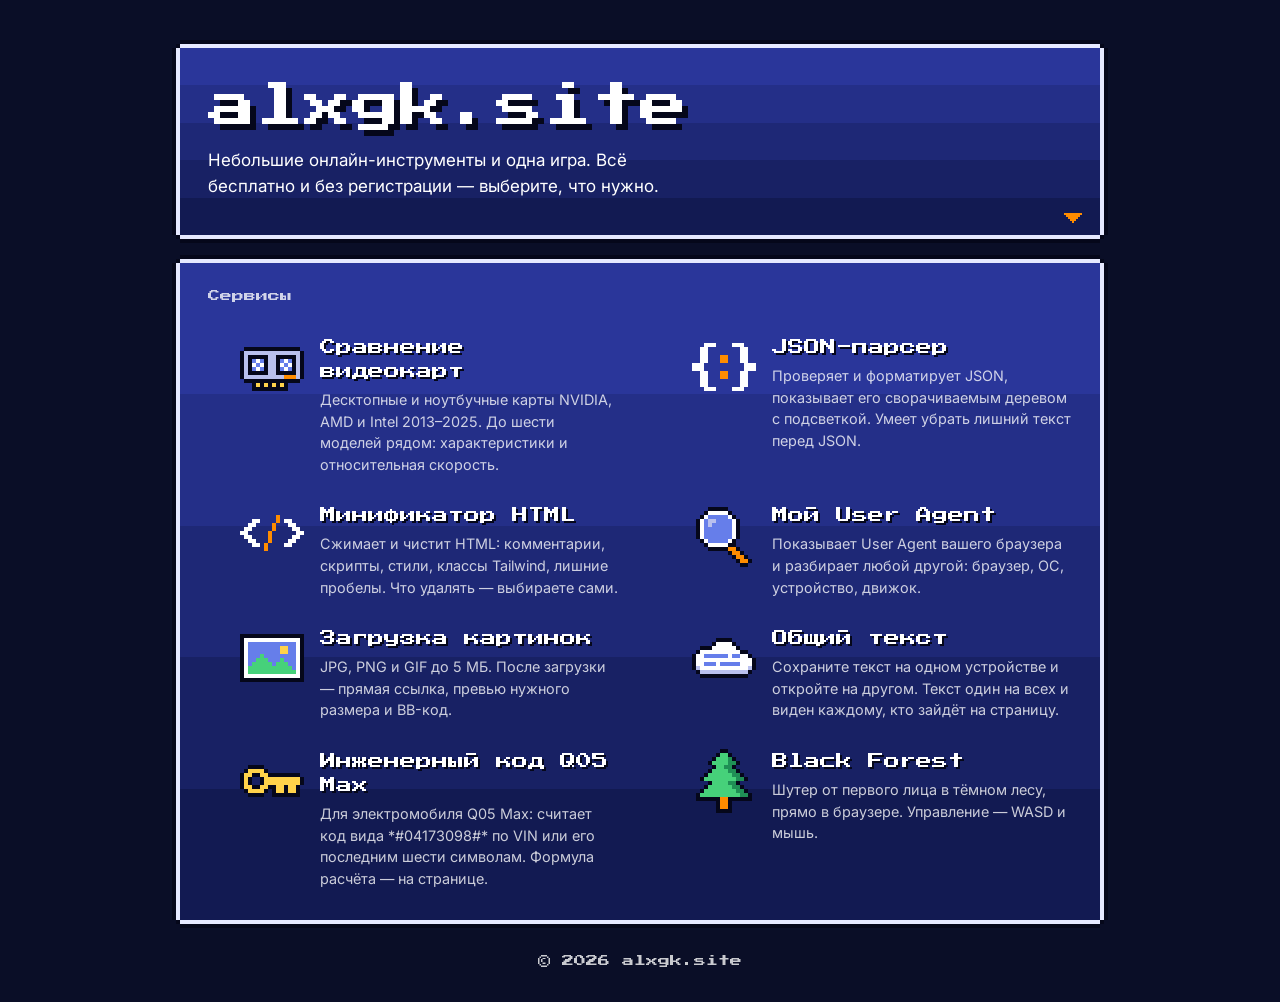
==== commit ee3296f8: "Restyle the tool pages as RPG windows and add a pixel favicon and a link preview image. Co-authored-" ====
--- a/index.html
+++ b/index.html
@@ -12,7 +12,9 @@
     <meta property="og:description" content="Небольшие бесплатные онлайн-инструменты без регистрации: сравнение видеокарт, JSON-парсер, минификатор HTML, разбор User Agent, загрузка картинок и браузерный шутер.">
     <meta property="og:url" content="https://alxgk.site/">
     <meta name="theme-color" content="#0a0e27">
-    <link rel="icon" type="image/png" href="thumbnails/favicon.png">
+    <meta property="og:image" content="https://alxgk.site/assets/og.png">
+    <meta name="twitter:card" content="summary_large_image">
+    <link rel="icon" type="image/png" href="assets/favicon.png">
     <link rel="preconnect" href="https://fonts.googleapis.com">
     <link rel="preconnect" href="https://fonts.gstatic.com" crossorigin>
     <link href="https://fonts.googleapis.com/css2?family=Inter:wght@400;500&family=Press+Start+2P&display=swap" rel="stylesheet">
@@ -280,7 +282,7 @@
                     <a class="menu-item" href="vin-code/">
                         <img class="sprite" src="assets/sprites/key.svg" width="64" height="64" alt="">
                         <h3 class="menu-name">Инженерный код Q05 Max</h3>
-                        <p class="menu-desc">Считает код вида *#04173098#* по VIN или его последним шести символам. Формула расчёта — на странице.</p>
+                        <p class="menu-desc">Для электромобиля Q05 Max: считает код вида *#04173098#* по VIN или его последним шести символам. Формула расчёта — на странице.</p>
                     </a>
                 </li>
                 <li>
--- a/assets/retro.css
+++ b/assets/retro.css
@@ -1,14 +1,29 @@
 :root {
+    color-scheme: dark;
     --bg-primary: #0a0e27;
-    --window-top: #2a369a;
-    --window-bottom: #121a52;
+    --window: #121a52;
+    --window-bg: linear-gradient(#2a369a 0 20%, #242f88 20% 40%, #1e2876 40% 60%, #182164 60% 80%, #121a52 80%);
     --frame: #e6e9ff;
     --ink: #05071a;
+    --field: #080b22;
     --accent-orange: #ff8c00;
     --accent-blue: #667eea;
     --text-primary: #ffffff;
     --text-secondary: rgba(255, 255, 255, 0.78);
+    --text-muted: rgba(255, 255, 255, 0.55);
+    --border-color: rgba(230, 233, 255, 0.16);
     --px: 4px;
+    --window-frame:
+        0 calc(var(--px) * -1) 0 0 var(--frame),
+        0 var(--px) 0 0 var(--frame),
+        calc(var(--px) * -1) 0 0 0 var(--frame),
+        var(--px) 0 0 0 var(--frame),
+        0 calc(var(--px) * -2) 0 0 var(--ink),
+        0 calc(var(--px) * 2) 0 0 var(--ink),
+        calc(var(--px) * -2) 0 0 0 var(--ink),
+        calc(var(--px) * 2) 0 0 0 var(--ink),
+        0 0 0 var(--px) var(--ink);
+    --nav-height: 52px;
     --font-pixel: "Press Start 2P", "Courier New", monospace;
     --font-body: "Inter", system-ui, sans-serif;
     --font-code: "JetBrains Mono", "Courier New", monospace;
@@ -18,24 +33,9 @@
     position: relative;
     margin: calc(var(--px) * 2);
     padding: 24px;
-    background: var(--window-bottom);
-    background: linear-gradient(
-        var(--window-top) 0 20%,
-        color-mix(in srgb, var(--window-top) 75%, var(--window-bottom)) 20% 40%,
-        color-mix(in srgb, var(--window-top) 50%, var(--window-bottom)) 40% 60%,
-        color-mix(in srgb, var(--window-top) 25%, var(--window-bottom)) 60% 80%,
-        var(--window-bottom) 80%
-    );
-    box-shadow:
-        0 calc(var(--px) * -1) 0 0 var(--frame),
-        0 var(--px) 0 0 var(--frame),
-        calc(var(--px) * -1) 0 0 0 var(--frame),
-        var(--px) 0 0 0 var(--frame),
-        0 calc(var(--px) * -2) 0 0 var(--ink),
-        0 calc(var(--px) * 2) 0 0 var(--ink),
-        calc(var(--px) * -2) 0 0 0 var(--ink),
-        calc(var(--px) * 2) 0 0 0 var(--ink),
-        0 0 0 var(--px) var(--ink);
+    background-color: var(--window);
+    background-image: var(--window-bg);
+    box-shadow: var(--window-frame);
 }
 
 .window-title {
@@ -46,3 +46,107 @@
     line-height: 1.5;
     color: var(--text-secondary);
 }
+
+.page-title {
+    font-family: var(--font-pixel);
+    font-size: 1.5rem;
+    font-weight: 400;
+    line-height: 1.4;
+    letter-spacing: 0;
+    text-shadow: 0.125em 0.125em 0 var(--ink);
+}
+
+.nav {
+    position: fixed;
+    top: 0;
+    left: 0;
+    right: 0;
+    z-index: 1000;
+    box-sizing: border-box;
+    display: flex;
+    justify-content: space-between;
+    align-items: center;
+    gap: 16px;
+    height: var(--nav-height);
+    padding: 0 20px;
+    background: var(--ink);
+    border-bottom: var(--px) solid var(--frame);
+    font-family: var(--font-pixel);
+    font-size: 0.75rem;
+    line-height: 1;
+}
+
+.nav a {
+    color: var(--text-primary);
+    text-decoration: none;
+}
+
+.nav a:hover,
+.nav a:focus-visible {
+    color: var(--accent-orange);
+}
+
+.nav-home {
+    display: inline-flex;
+    align-items: center;
+    gap: 10px;
+}
+
+.nav-home::before {
+    content: "";
+    width: 10px;
+    height: 18px;
+    background: url("sprites/cursor.svg") no-repeat center / contain;
+    transform: scaleX(-1);
+}
+
+.btn {
+    display: inline-flex;
+    align-items: center;
+    justify-content: center;
+    min-height: 36px;
+    padding: 6px 14px;
+    border: 2px solid var(--frame);
+    border-radius: 0;
+    background: var(--ink);
+    color: var(--text-primary);
+    font: 500 0.875rem/1.2 var(--font-body);
+    cursor: pointer;
+}
+
+.btn[hidden] {
+    display: none;
+}
+
+.btn:hover {
+    background: var(--frame);
+    color: var(--ink);
+}
+
+.btn:focus-visible {
+    outline: 2px solid var(--accent-orange);
+    outline-offset: 2px;
+}
+
+.btn-primary {
+    border-color: var(--accent-orange);
+    background: var(--accent-orange);
+    color: #1a1004;
+}
+
+.btn-primary:hover {
+    border-color: #ffb347;
+    background: #ffb347;
+    color: #1a1004;
+}
+
+@media (max-width: 720px) {
+    .page-title {
+        font-size: 1rem;
+    }
+
+    .nav {
+        padding: 0 12px;
+        font-size: 0.625rem;
+    }
+}
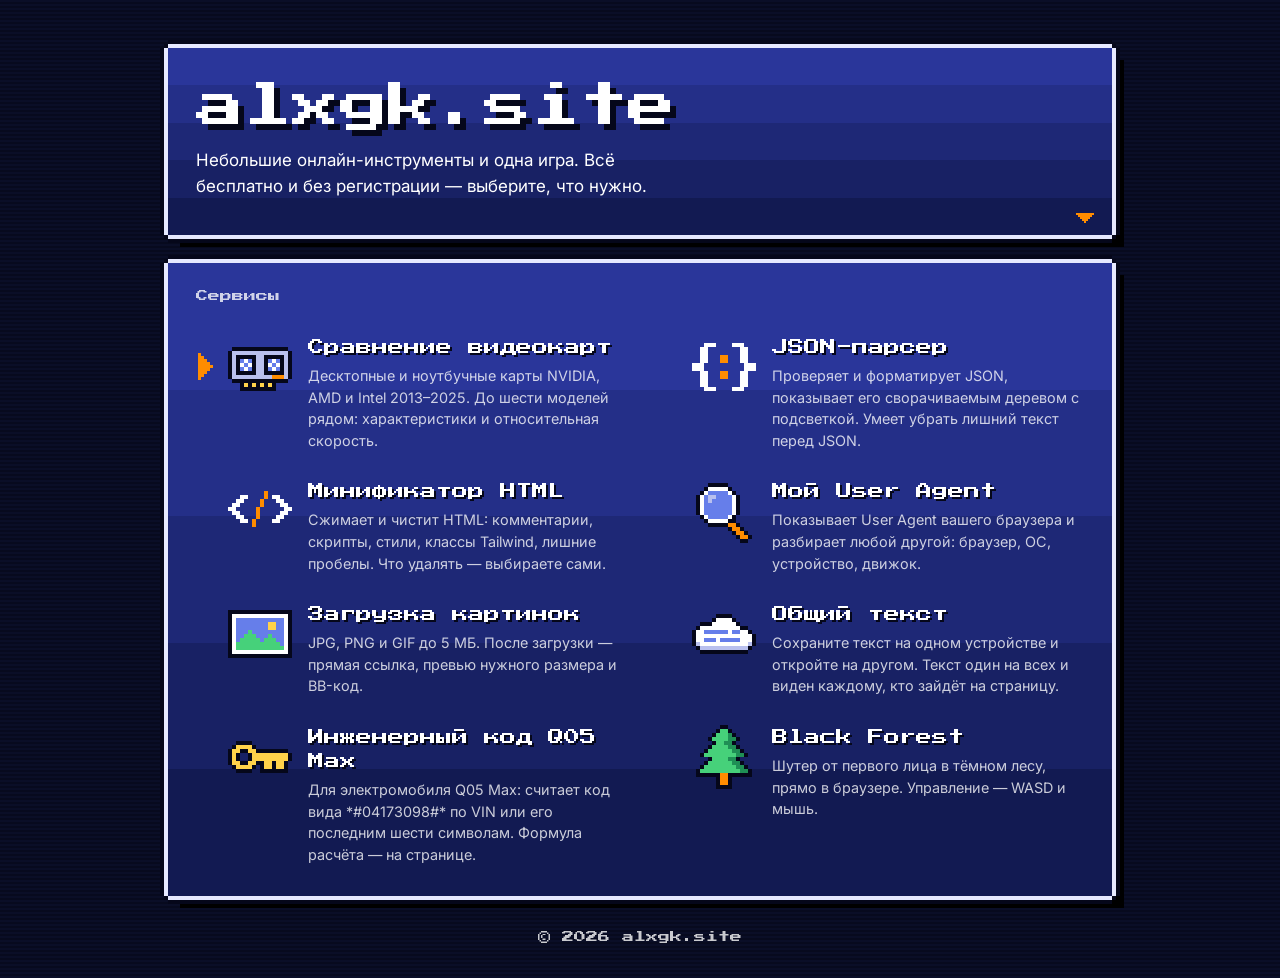
==== commit de32b542: "Line up page content with the nav in a shared column and add 16-bit window and menu effects. Co-auth" ====
--- a/index.html
+++ b/index.html
@@ -27,19 +27,14 @@
         }
 
         body {
-            min-height: 100vh;
-            background: var(--bg-primary);
-            color: var(--text-primary);
-            font-family: var(--font-body);
             line-height: 1.5;
         }
 
         .screen {
             display: grid;
             gap: 12px;
-            max-width: 960px;
-            margin: 0 auto;
-            padding: 40px 12px 32px;
+            padding-top: 40px;
+            padding-bottom: 32px;
         }
 
         .intro {
@@ -52,6 +47,14 @@
             font-weight: 400;
             line-height: 1.25;
             text-shadow: 0.125em 0.125em 0 var(--ink);
+        }
+
+        /* 10ch = the 10 glyphs of "alxgk.site" in the monospace pixel font */
+        .intro h1 {
+            width: 10ch;
+            overflow: hidden;
+            white-space: nowrap;
+            animation: type 0.8s steps(10) 0.2s backwards;
         }
 
         .intro p {
@@ -74,6 +77,7 @@
 
         .menu {
             padding: 24px 16px 16px;
+            animation-delay: 0.12s;
         }
 
         .menu .window-title {
@@ -99,20 +103,15 @@
             text-decoration: none;
         }
 
-        .menu-item::before {
-            content: "";
+        .menu-cursor {
             position: absolute;
             top: 32px;
             left: 14px;
             width: 15px;
             height: 27px;
             background: url("assets/sprites/cursor.svg") no-repeat center / contain;
-            opacity: 0;
-        }
-
-        .menu-item:hover::before,
-        .menu-item:focus-visible::before {
-            opacity: 1;
+            pointer-events: none;
+            transition: translate 0.12s steps(3);
             animation: nudge 0.6s steps(2, jump-none) infinite;
         }
 
@@ -139,6 +138,7 @@
         .menu-item:hover .menu-name,
         .menu-item:focus-visible .menu-name {
             color: var(--accent-orange);
+            animation: palette-cycle 0.6s steps(1) infinite;
         }
 
         .menu-desc {
@@ -167,6 +167,12 @@
             }
         }
 
+        @keyframes type {
+            from {
+                width: 0;
+            }
+        }
+
         @media (max-width: 720px) {
             .screen {
                 padding-top: 20px;
@@ -213,21 +219,27 @@
                 padding-left: 12px;
             }
 
-            .menu-item::before {
+            .menu-cursor {
                 display: none;
             }
         }
 
         @media (prefers-reduced-motion: reduce) {
             .intro::after,
-            .menu-item::before {
-                animation: none;
+            .intro h1,
+            .menu-cursor,
+            .menu-item .menu-name {
+                animation: none !important;
+            }
+
+            .menu-cursor {
+                transition: none;
             }
         }
     </style>
 </head>
 <body>
-    <main class="screen">
+    <main class="page screen">
         <header class="window intro">
             <h1>alxgk.site</h1>
             <p>Небольшие онлайн-инструменты и одна игра. Всё бесплатно и без регистрации — выберите, что нужно.</p>
@@ -293,9 +305,45 @@
                     </a>
                 </li>
             </ul>
+            <span class="menu-cursor" aria-hidden="true"></span>
         </nav>
 
         <footer class="credits">© 2026 alxgk.site</footer>
     </main>
+    <script>
+        const menu = document.querySelector('.menu');
+        const cursor = menu.querySelector('.menu-cursor');
+        let current = menu.querySelector('.menu-item');
+
+        const place = () => {
+            cursor.style.translate = `${current.offsetLeft}px ${current.offsetTop}px`;
+        };
+
+        const follow = (event) => {
+            const item = event.target.closest('.menu-item');
+            if (item && item !== current) {
+                current = item;
+                place();
+            }
+        };
+
+        const list = menu.querySelector('.menu-list');
+        const items = [...menu.querySelectorAll('.menu-item')];
+
+        menu.addEventListener('keydown', (event) => {
+            const index = items.indexOf(event.target);
+            if (index === -1) return;
+            const columns = getComputedStyle(list).gridTemplateColumns.split(' ').length;
+            const step = { ArrowLeft: -1, ArrowRight: 1, ArrowUp: -columns, ArrowDown: columns }[event.key];
+            const target = items[index + step];
+            if (!step || !target) return;
+            event.preventDefault();
+            target.focus();
+        });
+
+        menu.addEventListener('pointerover', follow);
+        menu.addEventListener('focusin', follow);
+        new ResizeObserver(place).observe(menu);
+    </script>
 </body>
 </html>
--- a/assets/retro.css
+++ b/assets/retro.css
@@ -7,6 +7,7 @@
     --ink: #05071a;
     --field: #080b22;
     --accent-orange: #ff8c00;
+    --accent-yellow: #ffd24a;
     --accent-blue: #667eea;
     --text-primary: #ffffff;
     --text-secondary: rgba(255, 255, 255, 0.78);
@@ -22,11 +23,31 @@
         0 calc(var(--px) * 2) 0 0 var(--ink),
         calc(var(--px) * -2) 0 0 0 var(--ink),
         calc(var(--px) * 2) 0 0 0 var(--ink),
-        0 0 0 var(--px) var(--ink);
+        0 0 0 var(--px) var(--ink),
+        calc(var(--px) * 3) calc(var(--px) * 3) 0 0 #000;
     --nav-height: 52px;
+    --page-width: 960px;
+    --gutter: 20px;
     --font-pixel: "Press Start 2P", "Courier New", monospace;
     --font-body: "Inter", system-ui, sans-serif;
     --font-code: "JetBrains Mono", "Courier New", monospace;
+}
+
+body {
+    min-height: 100vh;
+    background: repeating-linear-gradient(var(--bg-primary) 0 2px, #070a1e 2px 4px);
+    color: var(--text-primary);
+    font-family: var(--font-body);
+}
+
+.layout-wide {
+    --page-width: 1312px;
+}
+
+/* Same inset formula as .nav so page content lines up with the nav links */
+.page {
+    box-sizing: border-box;
+    padding: calc(var(--nav-height) + 32px) max(var(--gutter), (100% - var(--page-width)) / 2) 48px;
 }
 
 .window {
@@ -36,6 +57,27 @@
     background-color: var(--window);
     background-image: var(--window-bg);
     box-shadow: var(--window-frame);
+}
+
+.window,
+.window-open {
+    animation: window-open 0.2s steps(4) backwards;
+}
+
+@keyframes window-open {
+    from {
+        transform: scaleY(0);
+    }
+}
+
+@keyframes palette-cycle {
+    33% {
+        color: var(--accent-yellow);
+    }
+
+    66% {
+        color: var(--text-primary);
+    }
 }
 
 .window-title {
@@ -68,7 +110,7 @@
     align-items: center;
     gap: 16px;
     height: var(--nav-height);
-    padding: 0 20px;
+    padding: 0 max(var(--gutter), (100% - var(--page-width)) / 2);
     background: var(--ink);
     border-bottom: var(--px) solid var(--frame);
     font-family: var(--font-pixel);
@@ -84,6 +126,7 @@
 .nav a:hover,
 .nav a:focus-visible {
     color: var(--accent-orange);
+    animation: palette-cycle 0.6s steps(1) infinite;
 }
 
 .nav-home {
@@ -141,12 +184,23 @@
 }
 
 @media (max-width: 720px) {
+    :root {
+        --gutter: 12px;
+    }
+
     .page-title {
         font-size: 1rem;
     }
 
     .nav {
-        padding: 0 12px;
         font-size: 0.625rem;
     }
 }
+
+@media (prefers-reduced-motion: reduce) {
+    .window,
+    .window-open,
+    .nav a {
+        animation: none !important;
+    }
+}
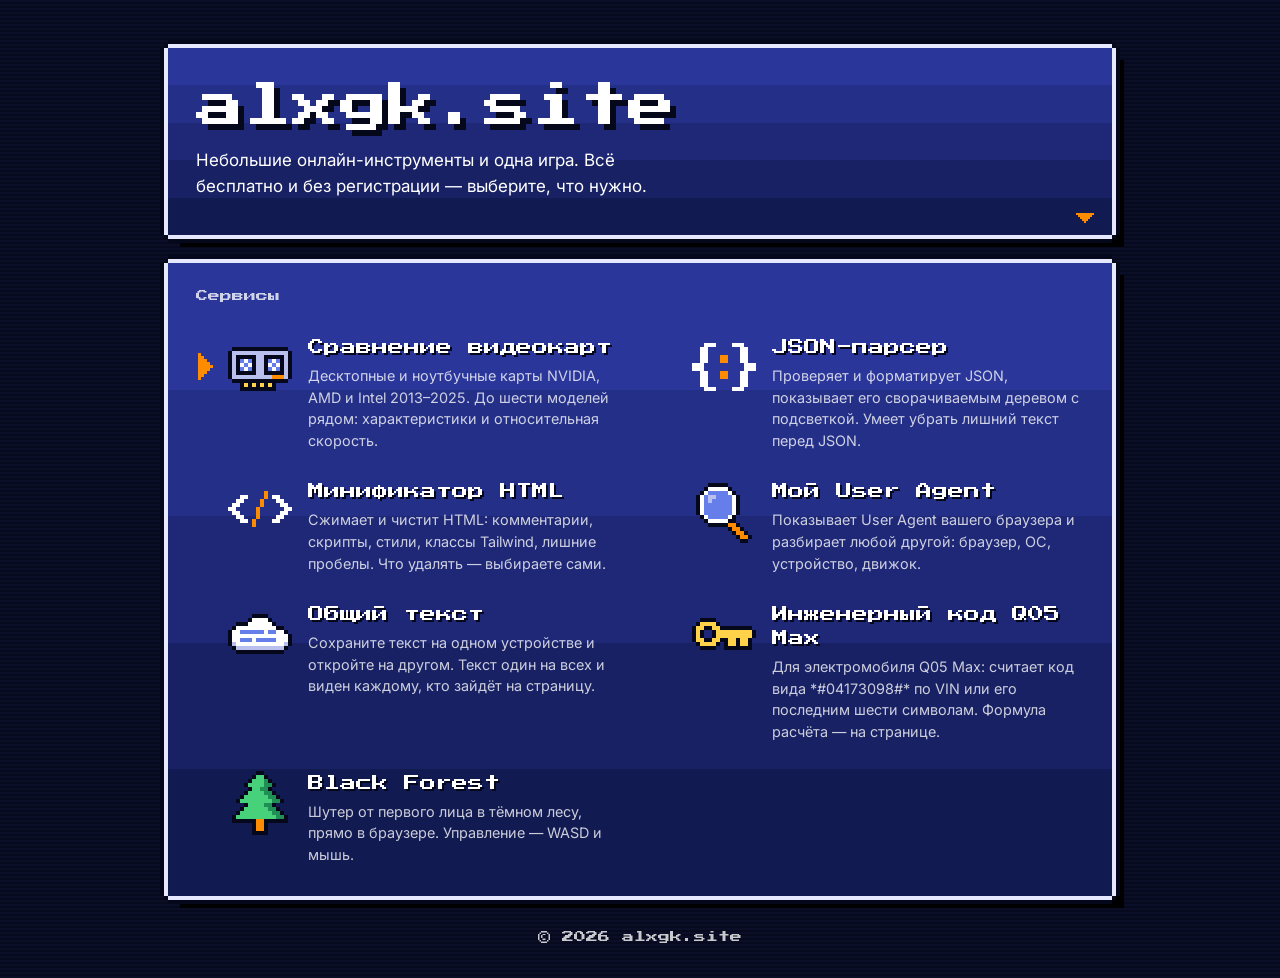
==== commit 186d7fbc: "Hide the image uploader from the home page and search engines. Co-authored-by: Cursor <cursoragent@c" ====
--- a/index.html
+++ b/index.html
@@ -4,12 +4,12 @@
     <meta charset="UTF-8">
     <meta name="viewport" content="width=device-width, initial-scale=1.0">
     <title>alxgk.site — сравнение видеокарт, JSON-парсер и другие онлайн-инструменты</title>
-    <meta name="description" content="Небольшие бесплатные онлайн-инструменты без регистрации: сравнение видеокарт, JSON-парсер, минификатор HTML, разбор User Agent, загрузка картинок и браузерный шутер.">
+    <meta name="description" content="Небольшие бесплатные онлайн-инструменты без регистрации: сравнение видеокарт, JSON-парсер, минификатор HTML, разбор User Agent и браузерный шутер.">
     <link rel="canonical" href="https://alxgk.site/">
     <meta property="og:type" content="website">
     <meta property="og:site_name" content="alxgk.site">
     <meta property="og:title" content="alxgk.site — сравнение видеокарт, JSON-парсер и другие онлайн-инструменты">
-    <meta property="og:description" content="Небольшие бесплатные онлайн-инструменты без регистрации: сравнение видеокарт, JSON-парсер, минификатор HTML, разбор User Agent, загрузка картинок и браузерный шутер.">
+    <meta property="og:description" content="Небольшие бесплатные онлайн-инструменты без регистрации: сравнение видеокарт, JSON-парсер, минификатор HTML, разбор User Agent и браузерный шутер.">
     <meta property="og:url" content="https://alxgk.site/">
     <meta name="theme-color" content="#0a0e27">
     <meta property="og:image" content="https://alxgk.site/assets/og.png">
@@ -277,13 +277,6 @@
                     </a>
                 </li>
                 <li>
-                    <a class="menu-item" href="uploader/">
-                        <img class="sprite" src="assets/sprites/image.svg" width="64" height="64" alt="">
-                        <h3 class="menu-name">Загрузка картинок</h3>
-                        <p class="menu-desc">JPG, PNG и GIF до 5 МБ. После загрузки — прямая ссылка, превью нужного размера и BB-код.</p>
-                    </a>
-                </li>
-                <li>
                     <a class="menu-item" href="cloud/">
                         <img class="sprite" src="assets/sprites/cloud.svg" width="64" height="64" alt="">
                         <h3 class="menu-name">Общий текст</h3>
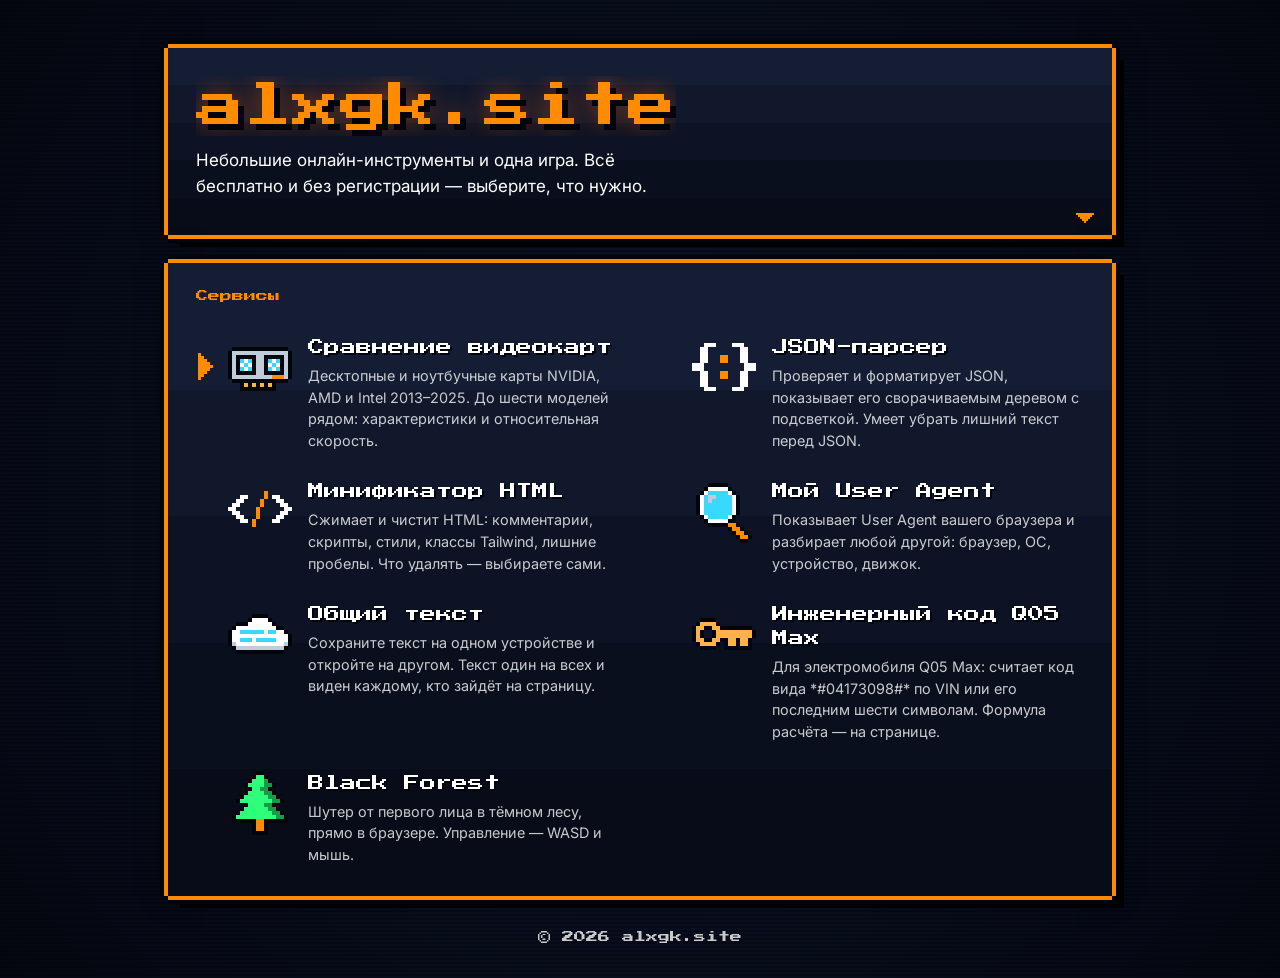
==== commit a1d631fa: "Switch site palette and effects to the Black Forest menu theme Co-authored-by: Cursor <cursoragent@c" ====
--- a/index.html
+++ b/index.html
@@ -11,7 +11,7 @@
     <meta property="og:title" content="alxgk.site — сравнение видеокарт, JSON-парсер и другие онлайн-инструменты">
     <meta property="og:description" content="Небольшие бесплатные онлайн-инструменты без регистрации: сравнение видеокарт, JSON-парсер, минификатор HTML, разбор User Agent и браузерный шутер.">
     <meta property="og:url" content="https://alxgk.site/">
-    <meta name="theme-color" content="#0a0e27">
+    <meta name="theme-color" content="#040711">
     <meta property="og:image" content="https://alxgk.site/assets/og.png">
     <meta name="twitter:card" content="summary_large_image">
     <link rel="icon" type="image/png" href="assets/favicon.png">
@@ -46,7 +46,8 @@
             font-size: 3rem;
             font-weight: 400;
             line-height: 1.25;
-            text-shadow: 0.125em 0.125em 0 var(--ink);
+            color: var(--accent-orange);
+            text-shadow: 0.125em 0.125em 0 var(--ink), 0 0 24px rgba(255, 102, 0, 0.55);
         }
 
         /* 10ch = the 10 glyphs of "alxgk.site" in the monospace pixel font */
@@ -115,6 +116,11 @@
             animation: nudge 0.6s steps(2, jump-none) infinite;
         }
 
+        .menu-item:hover,
+        .menu-item:focus-visible {
+            background: rgba(255, 140, 0, 0.08);
+        }
+
         .menu-item:focus-visible {
             outline: 2px dashed var(--frame);
             outline-offset: -2px;
@@ -138,6 +144,7 @@
         .menu-item:hover .menu-name,
         .menu-item:focus-visible .menu-name {
             color: var(--accent-orange);
+            text-shadow: 0.125em 0.125em 0 var(--ink), 0 0 12px var(--accent-orange);
             animation: palette-cycle 0.6s steps(1) infinite;
         }
 
--- a/assets/retro.css
+++ b/assets/retro.css
@@ -1,18 +1,20 @@
 :root {
     color-scheme: dark;
-    --bg-primary: #0a0e27;
-    --window: #121a52;
-    --window-bg: linear-gradient(#2a369a 0 20%, #242f88 20% 40%, #1e2876 40% 60%, #182164 60% 80%, #121a52 80%);
-    --frame: #e6e9ff;
-    --ink: #05071a;
-    --field: #080b22;
+    --bg-primary: #040711;
+    --window: #080c18;
+    --window-bg: linear-gradient(#141d33 0 20%, #11182c 20% 40%, #0d1324 40% 60%, #0a0f1d 60% 80%, #080c18 80%);
+    --frame: #ff8c00;
+    --ink: #03050c;
+    --field: #050814;
     --accent-orange: #ff8c00;
-    --accent-yellow: #ffd24a;
-    --accent-blue: #667eea;
+    --accent-yellow: #ffb347;
+    --accent-blue: #38d9ff;
+    --accent-green: #2eff7b;
+    --accent-red: #ff2a4b;
     --text-primary: #ffffff;
     --text-secondary: rgba(255, 255, 255, 0.78);
     --text-muted: rgba(255, 255, 255, 0.55);
-    --border-color: rgba(230, 233, 255, 0.16);
+    --border-color: rgba(255, 140, 0, 0.25);
     --px: 4px;
     --window-frame:
         0 calc(var(--px) * -1) 0 0 var(--frame),
@@ -24,7 +26,8 @@
         calc(var(--px) * -2) 0 0 0 var(--ink),
         calc(var(--px) * 2) 0 0 0 var(--ink),
         0 0 0 var(--px) var(--ink),
-        calc(var(--px) * 3) calc(var(--px) * 3) 0 0 #000;
+        calc(var(--px) * 3) calc(var(--px) * 3) 0 0 #000,
+        0 0 24px rgba(0, 0, 0, 0.6);
     --nav-height: 52px;
     --page-width: 960px;
     --gutter: 20px;
@@ -35,7 +38,9 @@
 
 body {
     min-height: 100vh;
-    background: repeating-linear-gradient(var(--bg-primary) 0 2px, #070a1e 2px 4px);
+    background:
+        repeating-linear-gradient(transparent 0 2px, rgba(3, 5, 12, 0.5) 2px 4px),
+        radial-gradient(circle at center, #10182e 0%, var(--bg-primary) 100%);
     color: var(--text-primary);
     font-family: var(--font-body);
 }
@@ -73,10 +78,12 @@
 @keyframes palette-cycle {
     33% {
         color: var(--accent-yellow);
+        text-shadow: 0 0 12px var(--accent-orange);
     }
 
     66% {
         color: var(--text-primary);
+        text-shadow: 0 0 16px var(--accent-orange);
     }
 }
 
@@ -86,7 +93,7 @@
     font-size: 0.75rem;
     font-weight: 400;
     line-height: 1.5;
-    color: var(--text-secondary);
+    color: var(--accent-orange);
 }
 
 .page-title {
@@ -95,7 +102,8 @@
     font-weight: 400;
     line-height: 1.4;
     letter-spacing: 0;
-    text-shadow: 0.125em 0.125em 0 var(--ink);
+    color: var(--accent-orange);
+    text-shadow: 0.125em 0.125em 0 var(--ink), 0 0 20px rgba(255, 102, 0, 0.45);
 }
 
 .nav {
@@ -126,6 +134,7 @@
 .nav a:hover,
 .nav a:focus-visible {
     color: var(--accent-orange);
+    text-shadow: 0 0 10px var(--accent-orange);
     animation: palette-cycle 0.6s steps(1) infinite;
 }
 
@@ -151,8 +160,8 @@
     padding: 6px 14px;
     border: 2px solid var(--frame);
     border-radius: 0;
-    background: var(--ink);
-    color: var(--text-primary);
+    background: var(--field);
+    color: var(--accent-yellow);
     font: 500 0.875rem/1.2 var(--font-body);
     cursor: pointer;
 }
@@ -162,25 +171,27 @@
 }
 
 .btn:hover {
-    background: var(--frame);
-    color: var(--ink);
+    background: var(--accent-orange);
+    color: #000;
+    box-shadow: 0 0 16px var(--accent-orange);
 }
 
 .btn:focus-visible {
-    outline: 2px solid var(--accent-orange);
+    outline: 2px solid var(--accent-yellow);
     outline-offset: 2px;
 }
 
 .btn-primary {
     border-color: var(--accent-orange);
     background: var(--accent-orange);
-    color: #1a1004;
+    color: #000;
 }
 
 .btn-primary:hover {
-    border-color: #ffb347;
-    background: #ffb347;
-    color: #1a1004;
+    border-color: var(--accent-yellow);
+    background: var(--accent-yellow);
+    color: #000;
+    box-shadow: 0 0 16px var(--accent-orange);
 }
 
 @media (max-width: 720px) {
